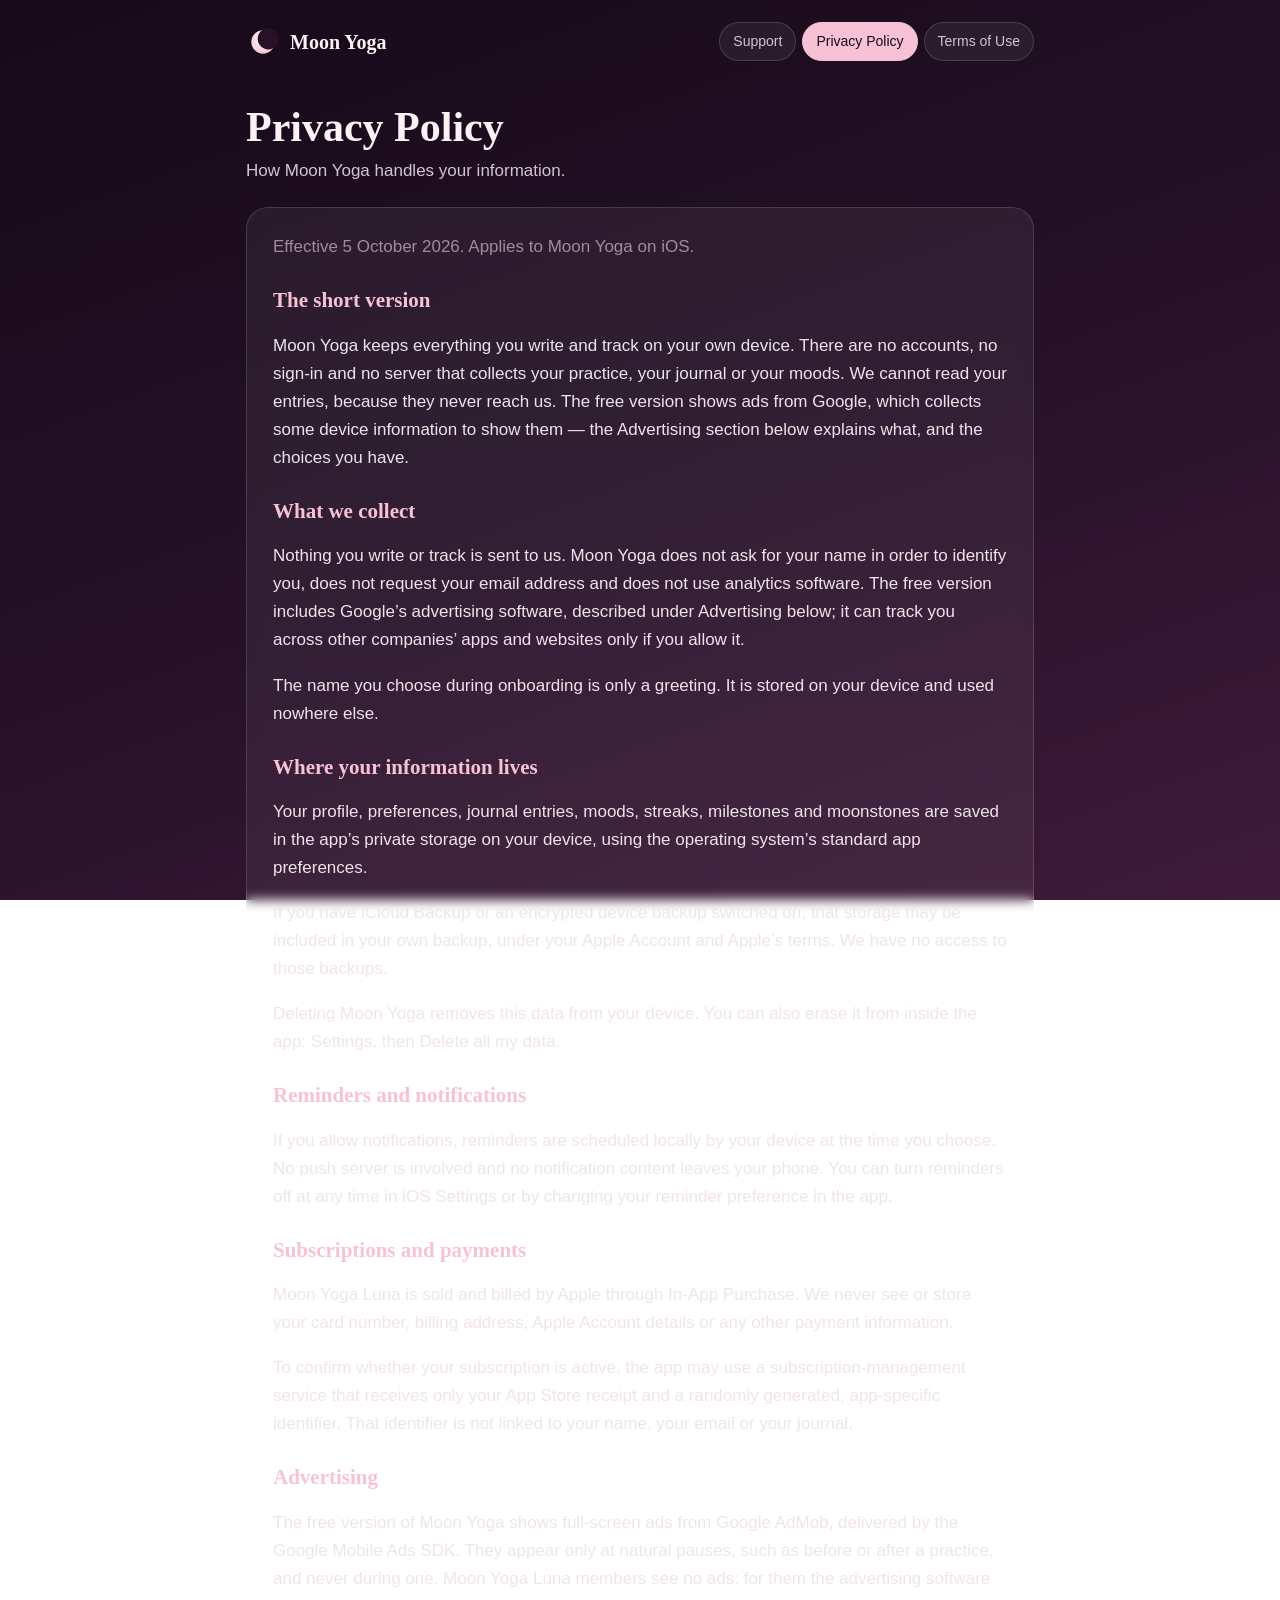
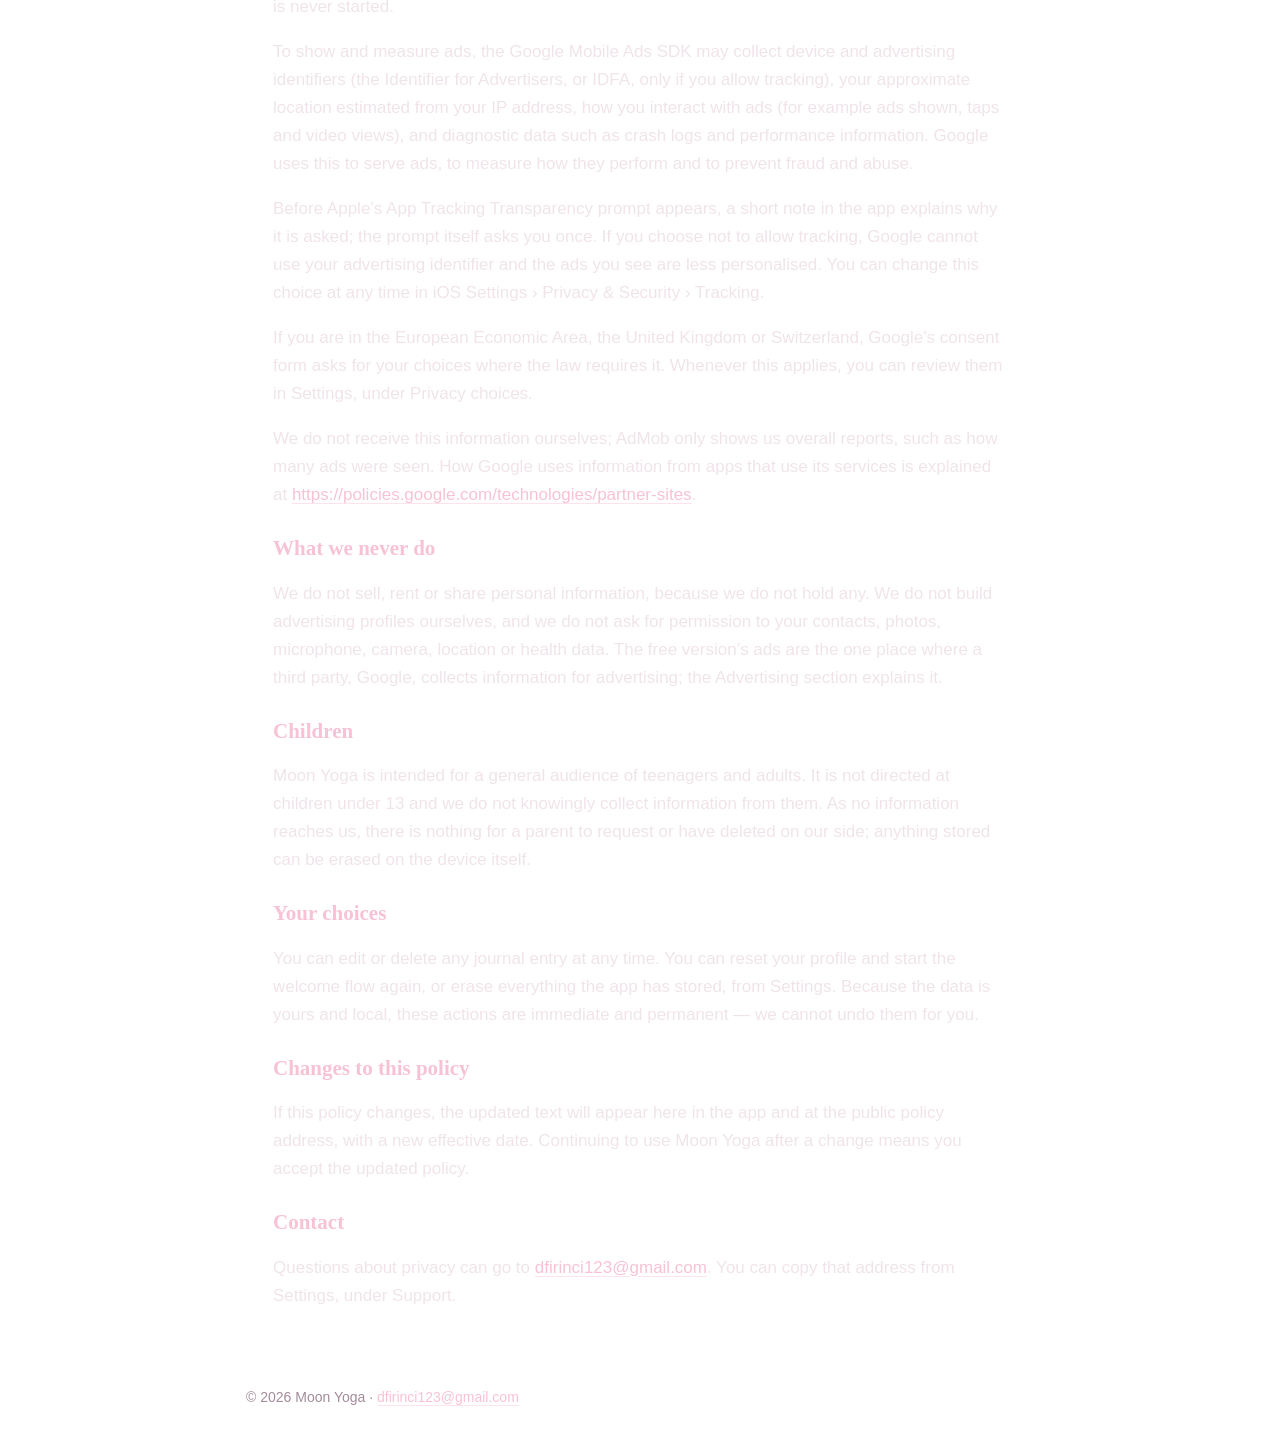
==== moon-yoga/privacy/index.html @ b6eb1ed1 "Moon Yoga support, privacy policy, terms of use and app-ads.txt" ====
<!doctype html>
<html lang="en">
<head>
<meta charset="utf-8">
<meta name="viewport" content="width=device-width, initial-scale=1">
<title>Privacy Policy — Moon Yoga</title>
<meta name="description" content="How Moon Yoga handles your information.">
<link rel="stylesheet" href="../../assets/site.css">
</head>
<body>
<header class="top">
  <a class="brand" href="../../moon-yoga/"><svg class="moon" viewBox="0 0 64 64" aria-hidden="true"><defs><radialGradient id="g" cx="40%" cy="35%" r="70%"><stop offset="0" stop-color="#FBF2F5"/><stop offset="1" stop-color="#F8C2D6"/></radialGradient></defs><circle cx="32" cy="32" r="22" fill="url(#g)"/><circle cx="42" cy="26" r="20" fill="#271129"/></svg><span>Moon Yoga</span></a>
  <nav><a href="../../moon-yoga/">Support</a><a href="../../moon-yoga/privacy/" aria-current="page">Privacy Policy</a><a href="../../moon-yoga/terms/">Terms of Use</a></nav>
</header>
<main>
  <h1>Privacy Policy</h1>
  <p class="lead">How Moon Yoga handles your information.</p>
  <article class="card">
<p><em>Effective 5 October 2026. Applies to Moon Yoga on iOS.</em></p>
<h2>The short version</h2>
<p>Moon Yoga keeps everything you write and track on your own device. There are no accounts, no sign-in and no server that collects your practice, your journal or your moods. We cannot read your entries, because they never reach us. The free version shows ads from Google, which collects some device information to show them — the Advertising section below explains what, and the choices you have.</p>
<h2>What we collect</h2>
<p>Nothing you write or track is sent to us. Moon Yoga does not ask for your name in order to identify you, does not request your email address and does not use analytics software. The free version includes Google’s advertising software, described under Advertising below; it can track you across other companies’ apps and websites only if you allow it.</p>
<p>The name you choose during onboarding is only a greeting. It is stored on your device and used nowhere else.</p>
<h2>Where your information lives</h2>
<p>Your profile, preferences, journal entries, moods, streaks, milestones and moonstones are saved in the app’s private storage on your device, using the operating system’s standard app preferences.</p>
<p>If you have iCloud Backup or an encrypted device backup switched on, that storage may be included in your own backup, under your Apple Account and Apple’s terms. We have no access to those backups.</p>
<p>Deleting Moon Yoga removes this data from your device. You can also erase it from inside the app: Settings, then Delete all my data.</p>
<h2>Reminders and notifications</h2>
<p>If you allow notifications, reminders are scheduled locally by your device at the time you choose. No push server is involved and no notification content leaves your phone. You can turn reminders off at any time in iOS Settings or by changing your reminder preference in the app.</p>
<h2>Subscriptions and payments</h2>
<p>Moon Yoga Luna is sold and billed by Apple through In-App Purchase. We never see or store your card number, billing address, Apple Account details or any other payment information.</p>
<p>To confirm whether your subscription is active, the app may use a subscription-management service that receives only your App Store receipt and a randomly generated, app-specific identifier. That identifier is not linked to your name, your email or your journal.</p>
<h2>Advertising</h2>
<p>The free version of Moon Yoga shows full-screen ads from Google AdMob, delivered by the Google Mobile Ads SDK. They appear only at natural pauses, such as before or after a practice, and never during one. Moon Yoga Luna members see no ads: for them the advertising software is never started.</p>
<p>To show and measure ads, the Google Mobile Ads SDK may collect device and advertising identifiers (the Identifier for Advertisers, or IDFA, only if you allow tracking), your approximate location estimated from your IP address, how you interact with ads (for example ads shown, taps and video views), and diagnostic data such as crash logs and performance information. Google uses this to serve ads, to measure how they perform and to prevent fraud and abuse.</p>
<p>Before Apple’s App Tracking Transparency prompt appears, a short note in the app explains why it is asked; the prompt itself asks you once. If you choose not to allow tracking, Google cannot use your advertising identifier and the ads you see are less personalised. You can change this choice at any time in iOS Settings › Privacy &amp; Security › Tracking.</p>
<p>If you are in the European Economic Area, the United Kingdom or Switzerland, Google’s consent form asks for your choices where the law requires it. Whenever this applies, you can review them in Settings, under Privacy choices.</p>
<p>We do not receive this information ourselves; AdMob only shows us overall reports, such as how many ads were seen. How Google uses information from apps that use its services is explained at <a href="https://policies.google.com/technologies/partner-sites">https://policies.google.com/technologies/partner-sites</a>.</p>
<h2>What we never do</h2>
<p>We do not sell, rent or share personal information, because we do not hold any. We do not build advertising profiles ourselves, and we do not ask for permission to your contacts, photos, microphone, camera, location or health data. The free version’s ads are the one place where a third party, Google, collects information for advertising; the Advertising section explains it.</p>
<h2>Children</h2>
<p>Moon Yoga is intended for a general audience of teenagers and adults. It is not directed at children under 13 and we do not knowingly collect information from them. As no information reaches us, there is nothing for a parent to request or have deleted on our side; anything stored can be erased on the device itself.</p>
<h2>Your choices</h2>
<p>You can edit or delete any journal entry at any time. You can reset your profile and start the welcome flow again, or erase everything the app has stored, from Settings. Because the data is yours and local, these actions are immediate and permanent — we cannot undo them for you.</p>
<h2>Changes to this policy</h2>
<p>If this policy changes, the updated text will appear here in the app and at the public policy address, with a new effective date. Continuing to use Moon Yoga after a change means you accept the updated policy.</p>
<h2>Contact</h2>
<p>Questions about privacy can go to <a href="mailto:dfirinci123@gmail.com">dfirinci123@gmail.com</a>. You can copy that address from Settings, under Support.</p>
  </article>
</main>
<footer>&copy; 2026 Moon Yoga &middot; <a href="mailto:dfirinci123@gmail.com">dfirinci123@gmail.com</a></footer>
</body>
</html>
---- assets/site.css ----
:root{--noir:#160A18;--plum:#271129;--dusk:#3E1B39;--rose:#EC6A9C;--blush:#F8C2D6;--moon:#FBF2F5;--silver:#D3C4CF;--mist:#A28C9B;--glass:rgba(255,255,255,.06);--line:rgba(255,255,255,.14)}
*{box-sizing:border-box}
html{-webkit-text-size-adjust:100%}
body{margin:0;min-height:100vh;color:var(--moon);background:linear-gradient(160deg,var(--noir) 0%,var(--plum) 55%,var(--dusk) 100%) fixed;font:17px/1.65 -apple-system,BlinkMacSystemFont,"Segoe UI",Roboto,"Helvetica Neue",Arial,sans-serif}
a{color:var(--blush);text-decoration-color:rgba(248,194,214,.45);text-underline-offset:3px}
a:hover{color:#fff}
.top{max-width:820px;margin:0 auto;padding:22px 16px 6px;display:flex;flex-wrap:wrap;gap:12px 20px;align-items:center;justify-content:space-between}
.brand{display:flex;align-items:center;gap:10px;color:var(--moon);text-decoration:none;font:600 20px/1 Georgia,"Times New Roman",serif}
.moon{width:34px;height:34px}
nav{display:flex;flex-wrap:wrap;gap:6px}
nav a{padding:7px 13px;border:1px solid var(--line);border-radius:999px;color:var(--silver);text-decoration:none;font-size:14px;background:var(--glass)}
nav a[aria-current]{color:var(--noir);background:var(--blush);border-color:var(--blush)}
main{max-width:820px;margin:0 auto;padding:18px 16px 40px}
h1{font:600 clamp(30px,6vw,42px)/1.15 Georgia,"Times New Roman",serif;margin:18px 0 6px}
.lead{color:var(--silver);margin:0 0 22px}
.card{background:var(--glass);border:1px solid var(--line);border-radius:22px;padding:8px 26px 18px;backdrop-filter:blur(6px)}
.card h2{font:600 21px/1.3 Georgia,"Times New Roman",serif;color:var(--blush);margin:26px 0 8px}
.card p,.card li{color:#F0E4EA}
.card em{color:var(--mist);font-style:normal}
.card ul{padding-left:20px}
footer{max-width:820px;margin:0 auto;padding:0 16px 36px;color:var(--mist);font-size:14px}
@media (max-width:520px){body{font-size:16px}.card{padding:4px 18px 14px;border-radius:18px}}
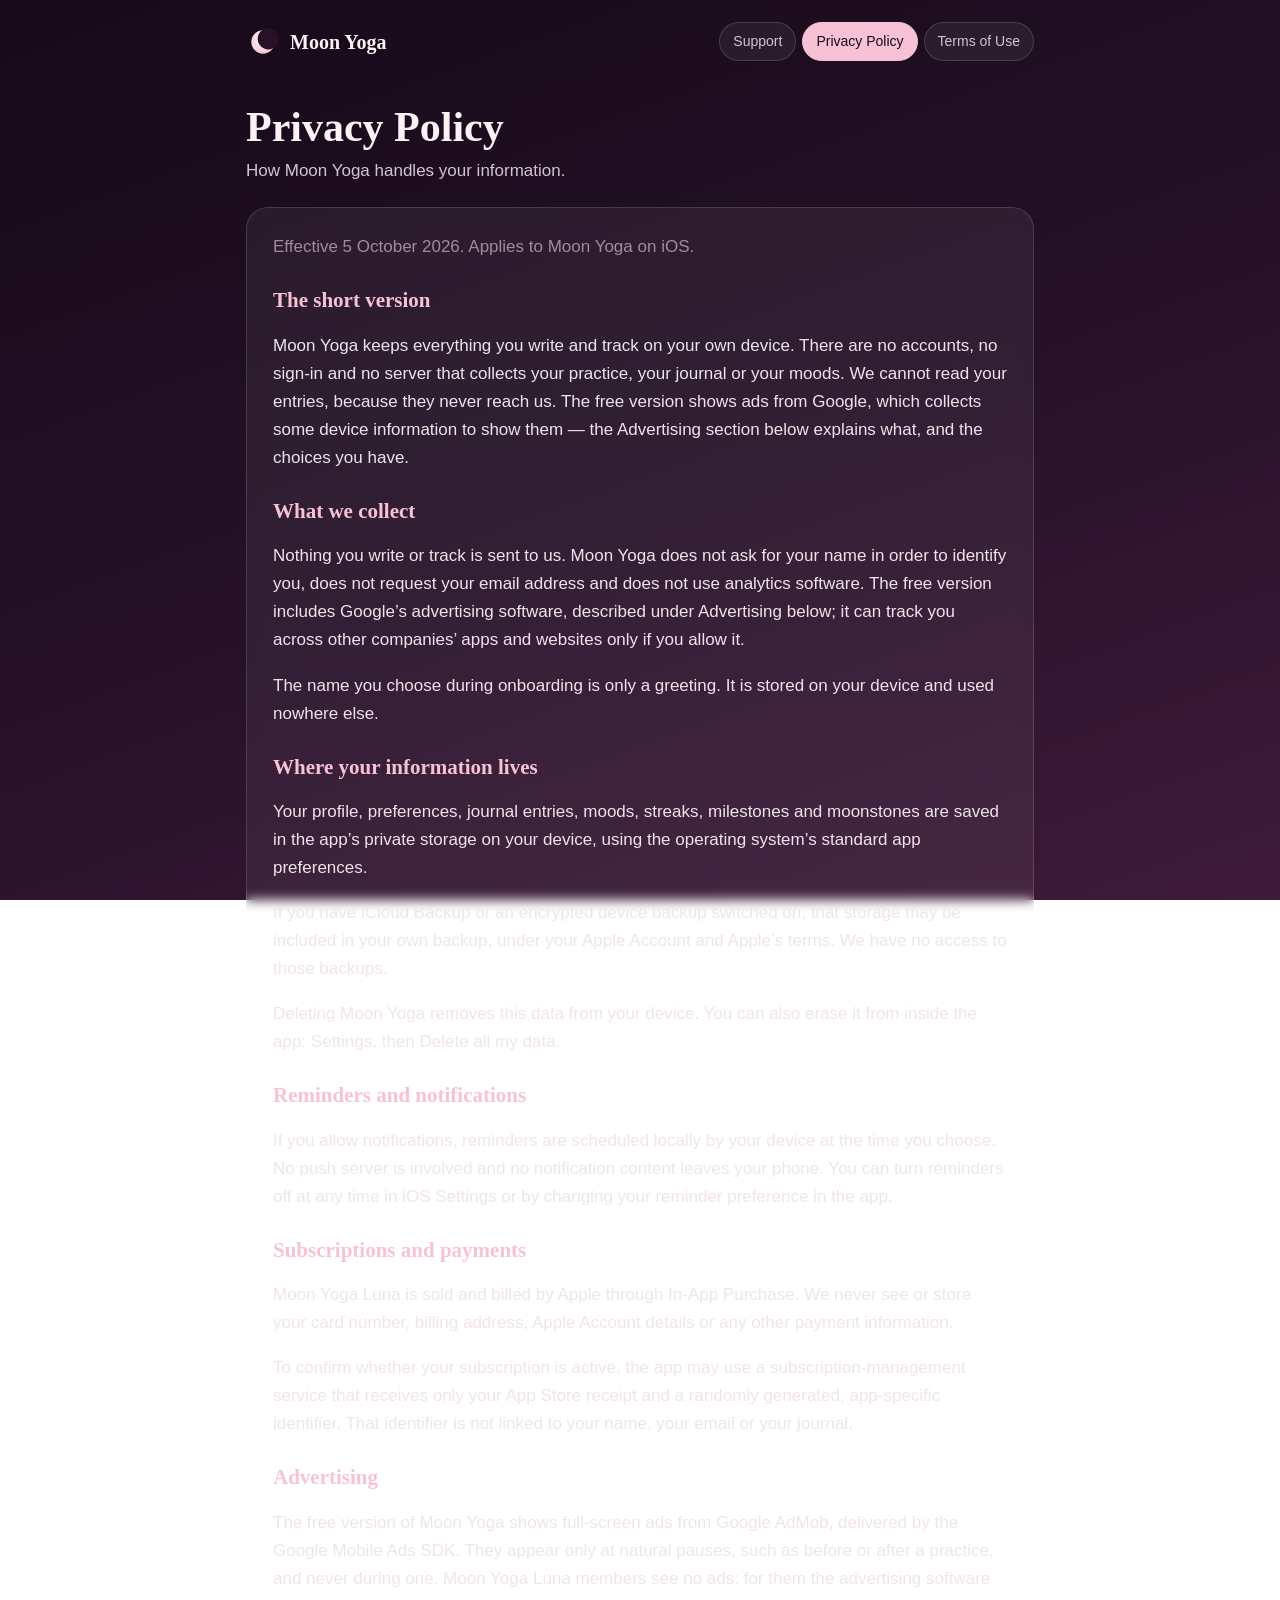
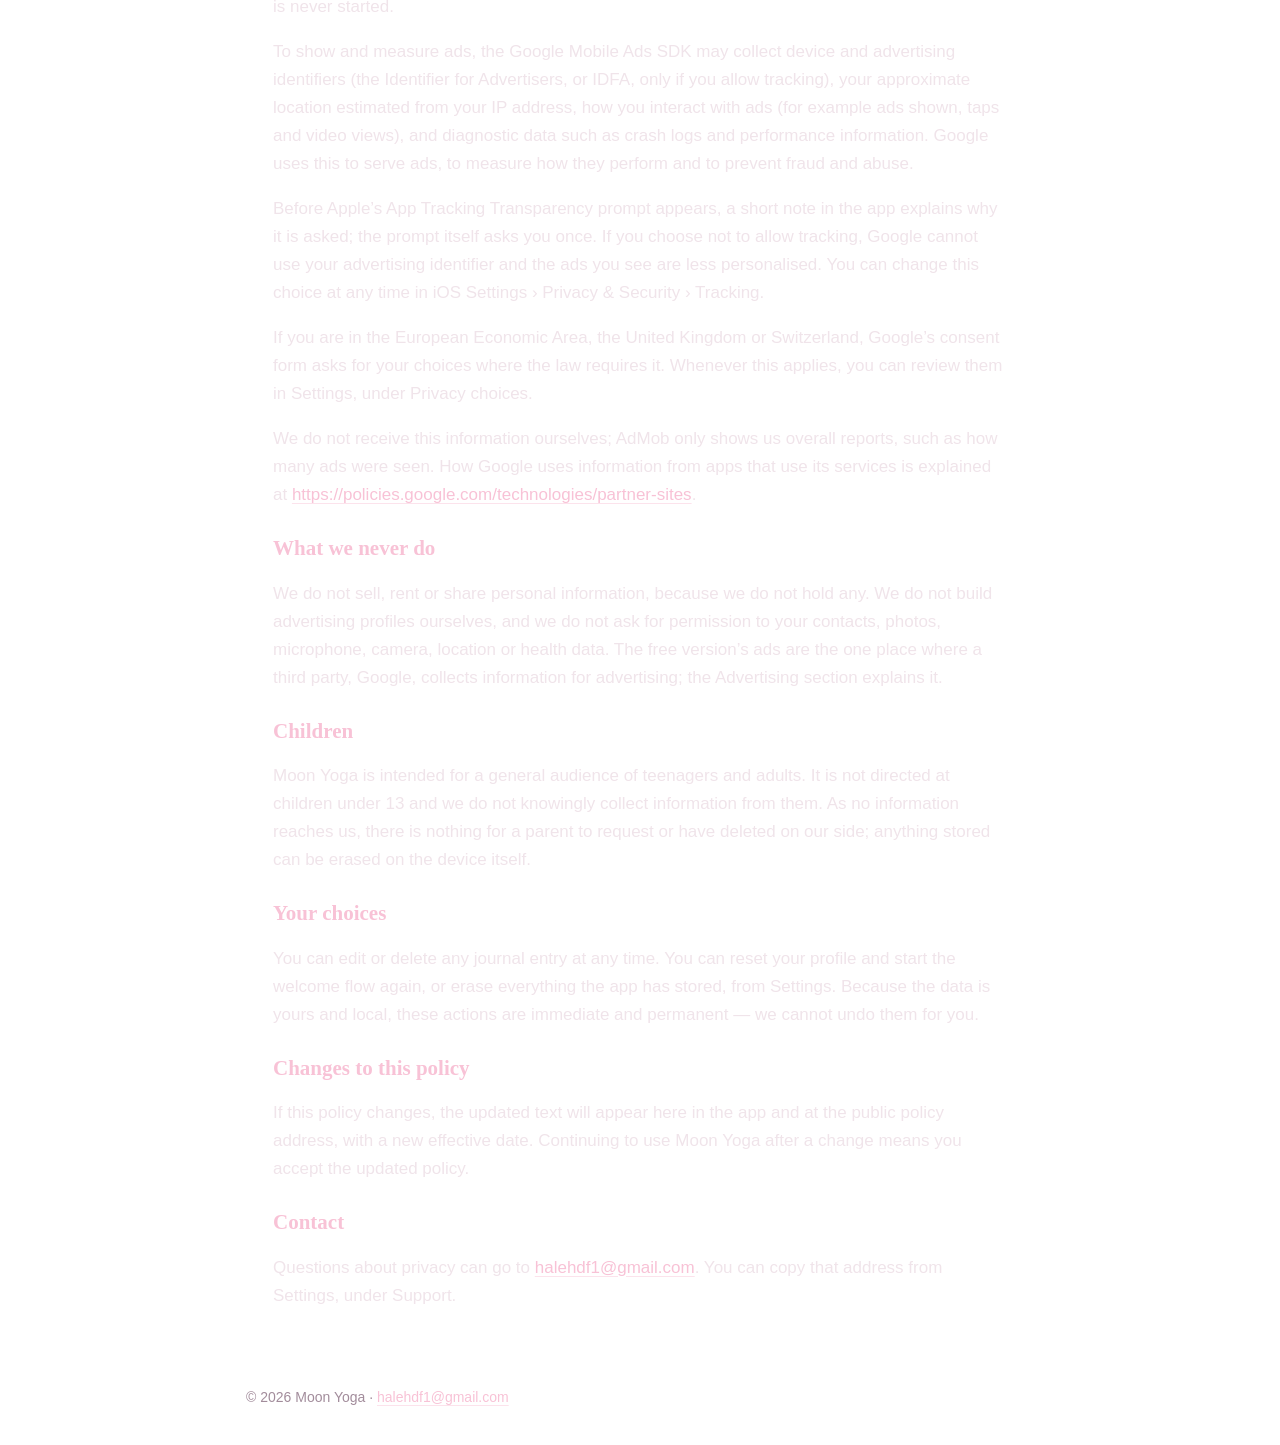
==== commit 1bb2ff79: "Support email: halehdf1@gmail.com" ====
--- a/moon-yoga/privacy/index.html
+++ b/moon-yoga/privacy/index.html
@@ -46,9 +46,9 @@
 <h2>Changes to this policy</h2>
 <p>If this policy changes, the updated text will appear here in the app and at the public policy address, with a new effective date. Continuing to use Moon Yoga after a change means you accept the updated policy.</p>
 <h2>Contact</h2>
-<p>Questions about privacy can go to <a href="mailto:dfirinci123@gmail.com">dfirinci123@gmail.com</a>. You can copy that address from Settings, under Support.</p>
+<p>Questions about privacy can go to <a href="mailto:halehdf1@gmail.com">halehdf1@gmail.com</a>. You can copy that address from Settings, under Support.</p>
   </article>
 </main>
-<footer>&copy; 2026 Moon Yoga &middot; <a href="mailto:dfirinci123@gmail.com">dfirinci123@gmail.com</a></footer>
+<footer>&copy; 2026 Moon Yoga &middot; <a href="mailto:halehdf1@gmail.com">halehdf1@gmail.com</a></footer>
 </body>
 </html>
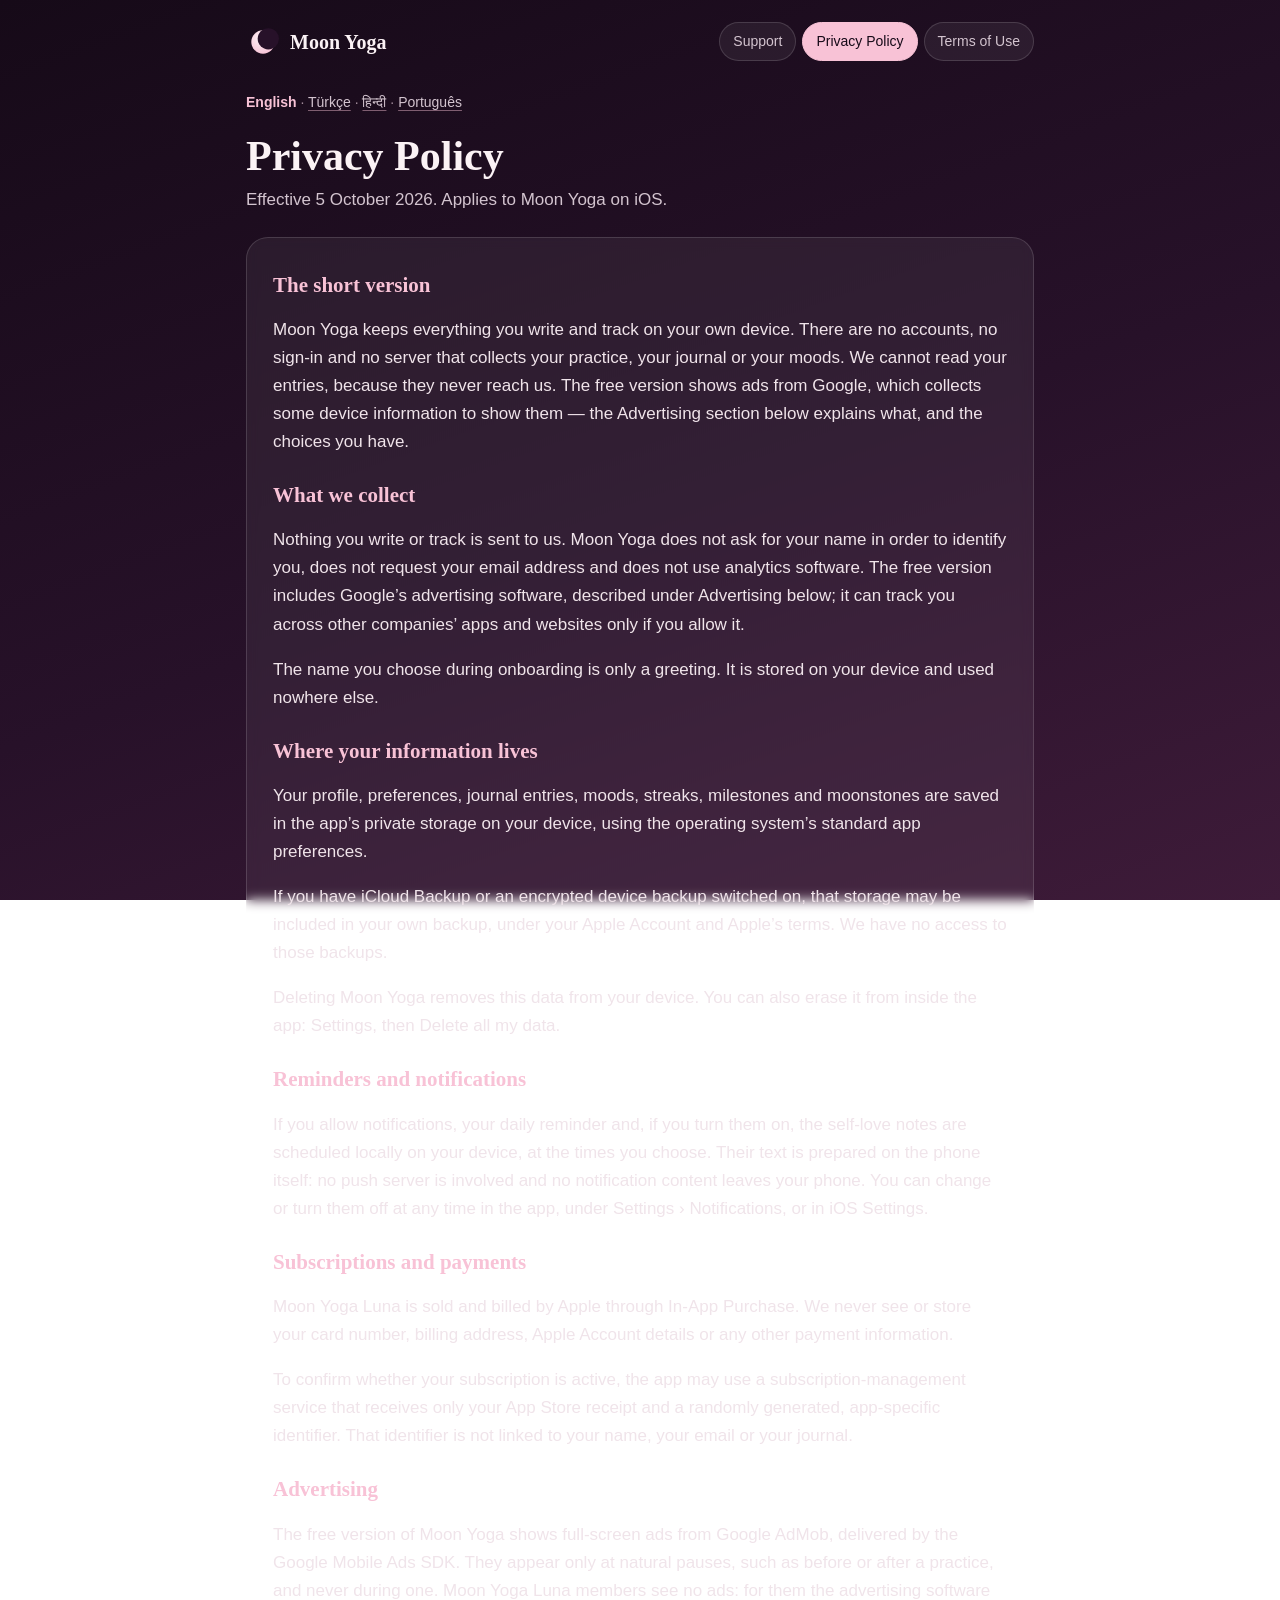
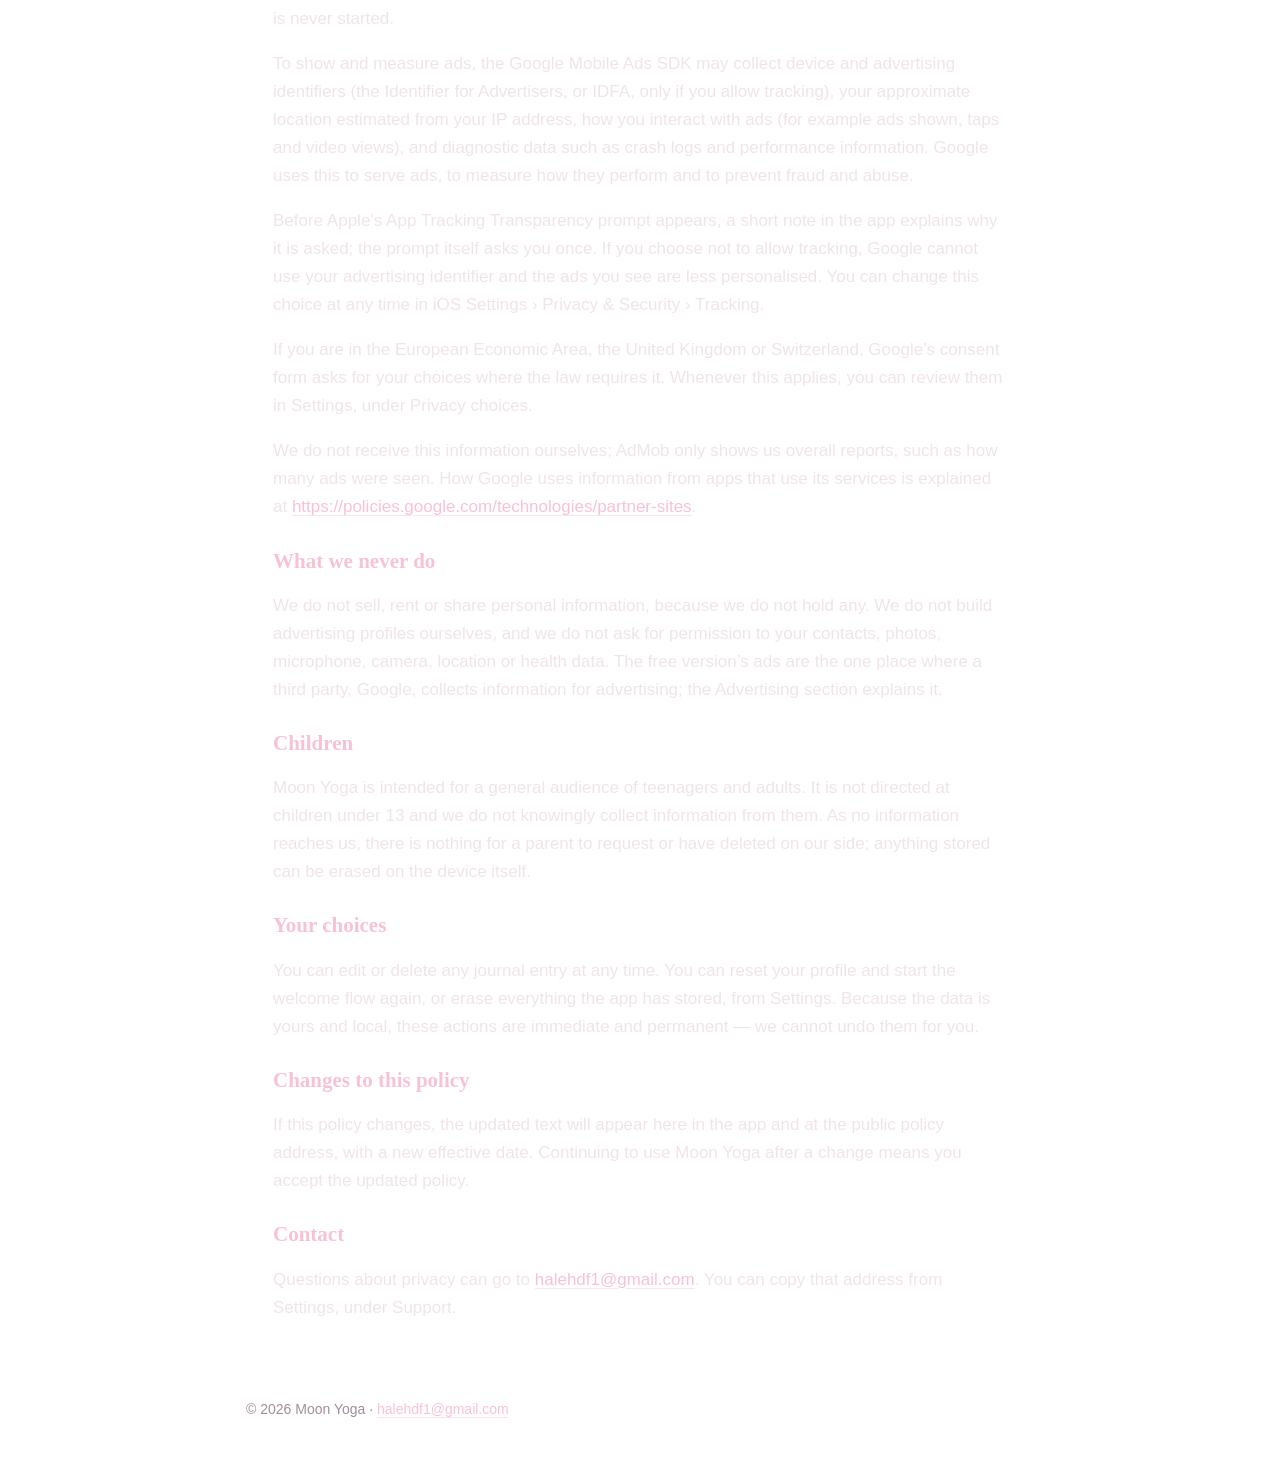
==== commit df3686af: "Privacy policy and terms in Turkish, Hindi and Portuguese; language switcher" ====
--- a/moon-yoga/privacy/index.html
+++ b/moon-yoga/privacy/index.html
@@ -4,7 +4,7 @@
 <meta charset="utf-8">
 <meta name="viewport" content="width=device-width, initial-scale=1">
 <title>Privacy Policy — Moon Yoga</title>
-<meta name="description" content="How Moon Yoga handles your information.">
+<meta name="description" content="Effective 5 October 2026. Applies to Moon Yoga on iOS.">
 <link rel="stylesheet" href="../../assets/site.css">
 </head>
 <body>
@@ -13,10 +13,10 @@
   <nav><a href="../../moon-yoga/">Support</a><a href="../../moon-yoga/privacy/" aria-current="page">Privacy Policy</a><a href="../../moon-yoga/terms/">Terms of Use</a></nav>
 </header>
 <main>
+  <p class="langs"><strong>English</strong> · <a href="../../moon-yoga/privacy/tr/" hreflang="tr">Türkçe</a> · <a href="../../moon-yoga/privacy/hi/" hreflang="hi">हिन्दी</a> · <a href="../../moon-yoga/privacy/pt/" hreflang="pt">Português</a></p>
   <h1>Privacy Policy</h1>
-  <p class="lead">How Moon Yoga handles your information.</p>
+  <p class="lead">Effective 5 October 2026. Applies to Moon Yoga on iOS.</p>
   <article class="card">
-<p><em>Effective 5 October 2026. Applies to Moon Yoga on iOS.</em></p>
 <h2>The short version</h2>
 <p>Moon Yoga keeps everything you write and track on your own device. There are no accounts, no sign-in and no server that collects your practice, your journal or your moods. We cannot read your entries, because they never reach us. The free version shows ads from Google, which collects some device information to show them — the Advertising section below explains what, and the choices you have.</p>
 <h2>What we collect</h2>
@@ -27,7 +27,7 @@
 <p>If you have iCloud Backup or an encrypted device backup switched on, that storage may be included in your own backup, under your Apple Account and Apple’s terms. We have no access to those backups.</p>
 <p>Deleting Moon Yoga removes this data from your device. You can also erase it from inside the app: Settings, then Delete all my data.</p>
 <h2>Reminders and notifications</h2>
-<p>If you allow notifications, reminders are scheduled locally by your device at the time you choose. No push server is involved and no notification content leaves your phone. You can turn reminders off at any time in iOS Settings or by changing your reminder preference in the app.</p>
+<p>If you allow notifications, your daily reminder and, if you turn them on, the self-love notes are scheduled locally on your device, at the times you choose. Their text is prepared on the phone itself: no push server is involved and no notification content leaves your phone. You can change or turn them off at any time in the app, under Settings › Notifications, or in iOS Settings.</p>
 <h2>Subscriptions and payments</h2>
 <p>Moon Yoga Luna is sold and billed by Apple through In-App Purchase. We never see or store your card number, billing address, Apple Account details or any other payment information.</p>
 <p>To confirm whether your subscription is active, the app may use a subscription-management service that receives only your App Store receipt and a randomly generated, app-specific identifier. That identifier is not linked to your name, your email or your journal.</p>
--- a/assets/site.css
+++ b/assets/site.css
@@ -20,3 +20,4 @@
 .card ul{padding-left:20px}
 footer{max-width:820px;margin:0 auto;padding:0 16px 36px;color:var(--mist);font-size:14px}
 @media (max-width:520px){body{font-size:16px}.card{padding:4px 18px 14px;border-radius:18px}}
+.langs{margin:6px 0 0;color:var(--mist);font-size:14px}.langs a{color:var(--silver)}.langs strong{color:var(--blush);font-weight:600}
